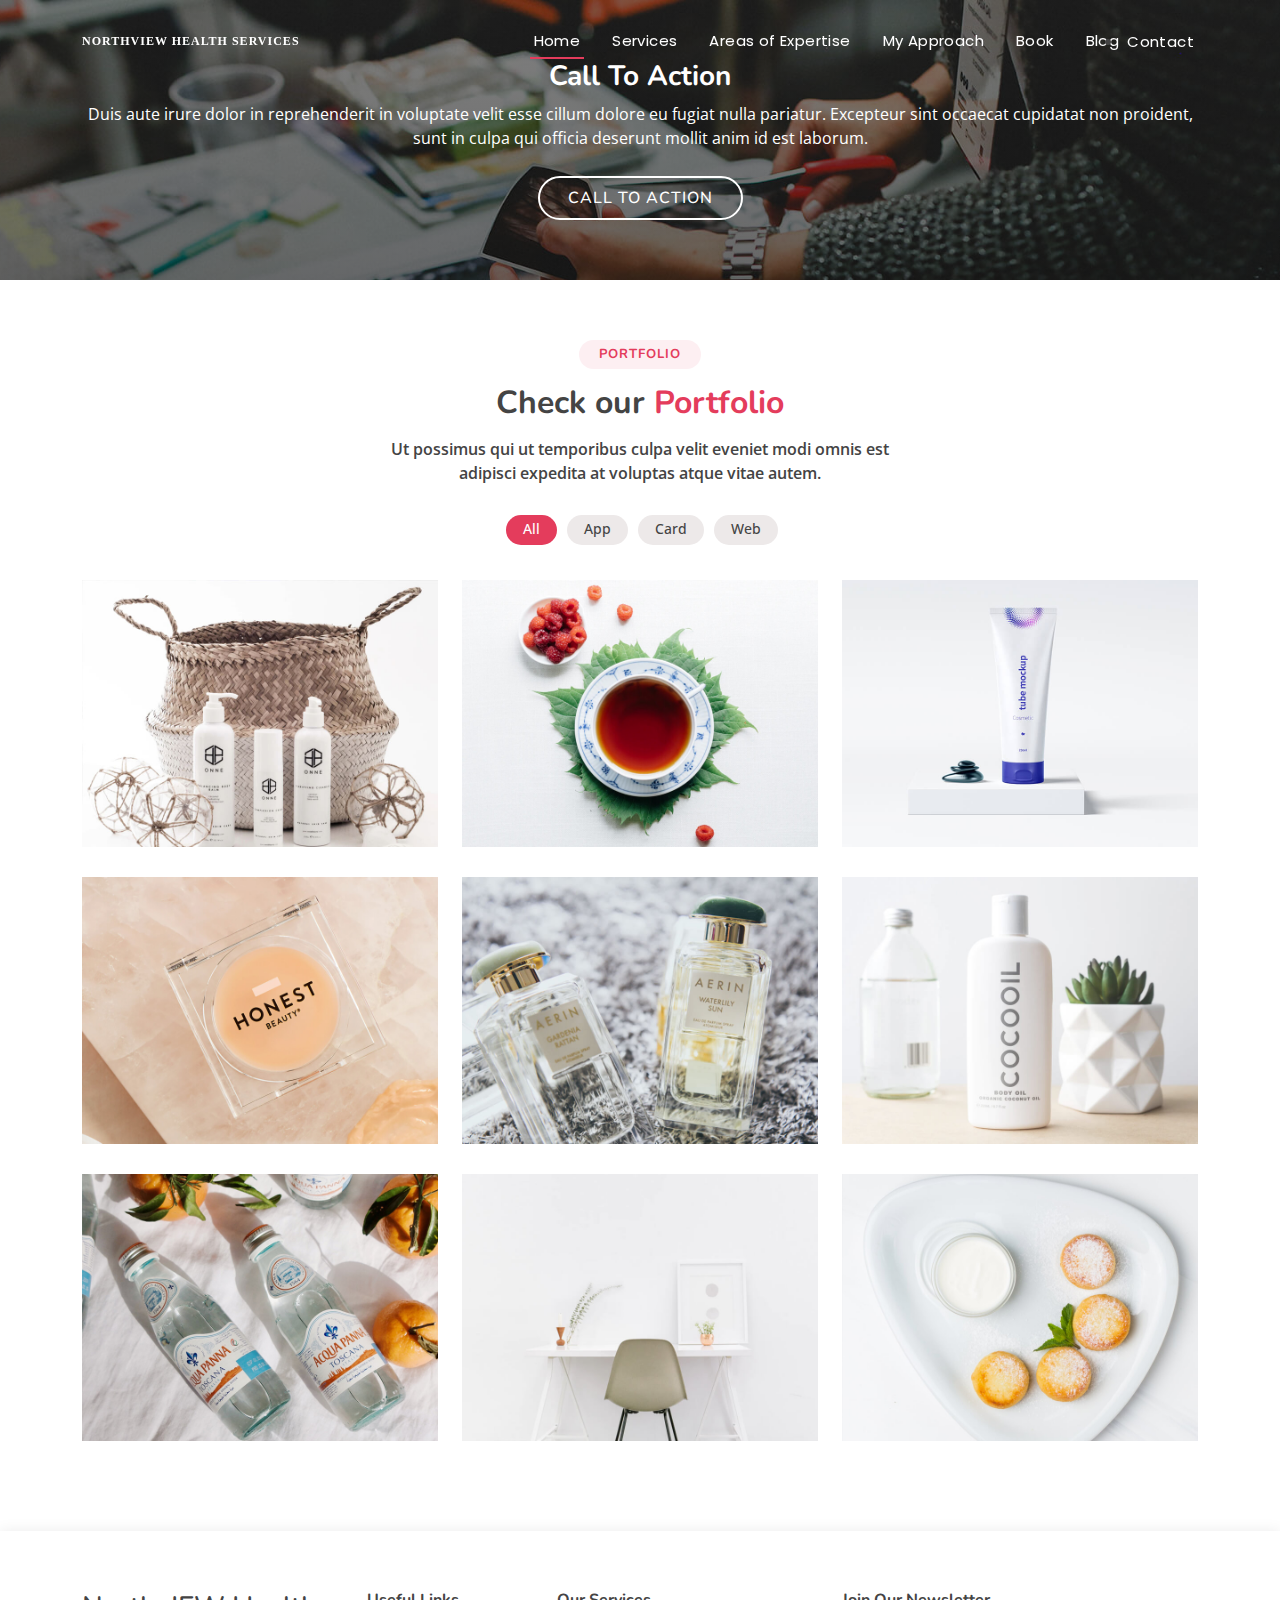
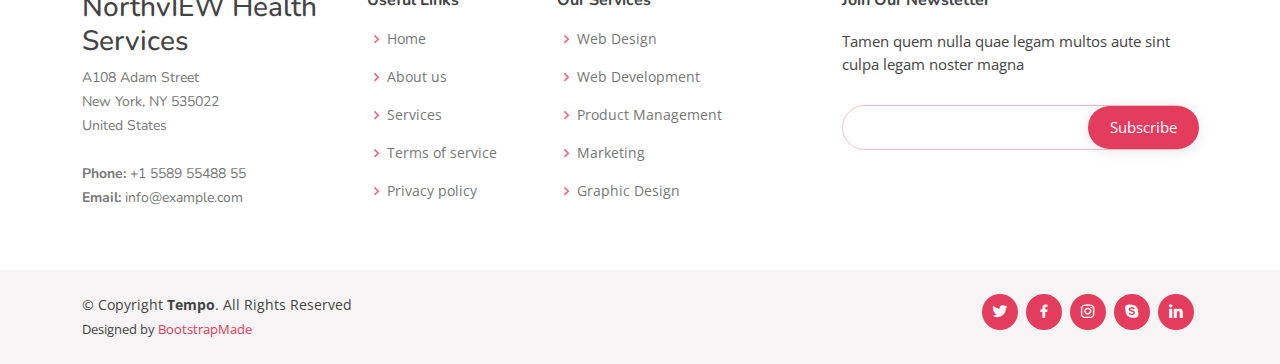
==== Approach.html @ aa739338 "changes and added files" ====
<!DOCTYPE html>
<html lang="en">

<head>
  <meta charset="utf-8">
  <meta content="width=device-width, initial-scale=1.0" name="viewport">

  <title>NorthView Health Services</title>
  <meta content="" name="description">
  <meta content="" name="keywords">

  <!-- Favicons -->
  <link href="assets/img/favicon.png" rel="icon">
  <link href="assets/img/apple-touch-icon.png" rel="apple-touch-icon">

  <!-- Google Fonts -->
  <link href="https://fonts.googleapis.com/css?family=Open+Sans:300,300i,400,400i,600,600i,700,700i|Nunito:300,300i,400,400i,600,600i,700,700i|Poppins:300,300i,400,400i,500,500i,600,600i,700,700i" rel="stylesheet">

  <!-- Vendor CSS Files -->
  <link href="assets/vendor/bootstrap/css/bootstrap.min.css" rel="stylesheet">
  <link href="assets/vendor/bootstrap-icons/bootstrap-icons.css" rel="stylesheet">
  <link href="assets/vendor/boxicons/css/boxicons.min.css" rel="stylesheet">
  <link href="assets/vendor/glightbox/css/glightbox.min.css" rel="stylesheet">
  <link href="assets/vendor/remixicon/remixicon.css" rel="stylesheet">
  <link href="assets/vendor/swiper/swiper-bundle.min.css" rel="stylesheet">

  <!-- Template Main CSS File -->
  <link href="assets/css/style.css" rel="stylesheet">

  <!-- =======================================================
  * Template Name:NorthView
  * Updated: Sep 18 2023 with Bootstrap v5.3.2
  * Template URL: https://bootstrapmade.com/tempo-free-onepage-bootstrap-theme/
  * Author: BootstrapMade.com
  * License: https://bootstrapmade.com/license/
  ======================================================== -->
</head>

<body>

  <!-- ======= Header ======= -->
  <header id="header" class="fixed-top ">
    <div class="container d-flex align-items-center justify-content-between">

      <h1 class="logo"><a href="index.html">NorthView Health Services</a></h1>
      <!-- Uncomment below if you prefer to use an image logo -->
      <!-- <a href="index.html" class="logo"><img src="assets/img/logo.png" alt="" class="img-fluid"></a>-->

      <nav id="navbar" class="navbar">
        <ul>
          <li><a class="nav-link scrollto active" href="#hero">Home</a></li>
          <li><a class="nav-link scrollto" href="services.html">Services</a></li>
          <li><a class="nav-link scrollto" href="#services">Areas of Expertise</a></li>
          <li><a class="nav-link scrollto " href="#portfolio">My Approach</a></li>
          <li><a class="nav-link scrollto" href="#team">Book</a></li>
          <li><a href="blog.html">Blog</a></li>
           </ul>
          </li>
          <li><a class="nav-link scrollto" href="#contact">Contact</a></li>
        </ul>
        <i class="bi bi-list mobile-nav-toggle"></i>
      </nav><!-- .navbar -->

    </div>
  </header><!-- End Header -->

 <!-- ======= Cta Section ======= -->
 <section id="cta" class="cta">
    <div class="container">

      <div class="text-center">
        <h3>Call To Action</h3>
        <p> Duis aute irure dolor in reprehenderit in voluptate velit esse cillum dolore eu fugiat nulla pariatur. Excepteur sint occaecat cupidatat non proident, sunt in culpa qui officia deserunt mollit anim id est laborum.</p>
        <a class="cta-btn" href="#">Call To Action</a>
      </div>

    </div>
  </section><!-- End Cta Section -->

  <!-- ======= Portfolio Section ======= -->
  <section id="portfolio" class="portfolio">
    <div class="container">

      <div class="section-title">
        <h2>Portfolio</h2>
        <h3>Check our <span>Portfolio</span></h3>
        <p>Ut possimus qui ut temporibus culpa velit eveniet modi omnis est adipisci expedita at voluptas atque vitae autem.</p>
      </div>

      <div class="row">
        <div class="col-lg-12 d-flex justify-content-center">
          <ul id="portfolio-flters">
            <li data-filter="*" class="filter-active">All</li>
            <li data-filter=".filter-app">App</li>
            <li data-filter=".filter-card">Card</li>
            <li data-filter=".filter-web">Web</li>
          </ul>
        </div>
      </div>

      <div class="row portfolio-container">

        <div class="col-lg-4 col-md-6 portfolio-item filter-app">
          <img src="assets/img/portfolio/portfolio-1.jpg" class="img-fluid" alt="">
          <div class="portfolio-info">
            <h4>App 1</h4>
            <p>App</p>
            <a href="assets/img/portfolio/portfolio-1.jpg" data-gallery="portfolioGallery" class="portfolio-lightbox preview-link" title="App 1"><i class="bx bx-plus"></i></a>
            <a href="portfolio-details.html" class="details-link" title="More Details"><i class="bx bx-link"></i></a>
          </div>
        </div>

        <div class="col-lg-4 col-md-6 portfolio-item filter-web">
          <img src="assets/img/portfolio/portfolio-2.jpg" class="img-fluid" alt="">
          <div class="portfolio-info">
            <h4>Web 3</h4>
            <p>Web</p>
            <a href="assets/img/portfolio/portfolio-2.jpg" data-gallery="portfolioGallery" class="portfolio-lightbox preview-link" title="Web 3"><i class="bx bx-plus"></i></a>
            <a href="portfolio-details.html" class="details-link" title="More Details"><i class="bx bx-link"></i></a>
          </div>
        </div>

        <div class="col-lg-4 col-md-6 portfolio-item filter-app">
          <img src="assets/img/portfolio/portfolio-3.jpg" class="img-fluid" alt="">
          <div class="portfolio-info">
            <h4>App 2</h4>
            <p>App</p>
            <a href="assets/img/portfolio/portfolio-3.jpg" data-gallery="portfolioGallery" class="portfolio-lightbox preview-link" title="App 2"><i class="bx bx-plus"></i></a>
            <a href="portfolio-details.html" class="details-link" title="More Details"><i class="bx bx-link"></i></a>
          </div>
        </div>

        <div class="col-lg-4 col-md-6 portfolio-item filter-card">
          <img src="assets/img/portfolio/portfolio-4.jpg" class="img-fluid" alt="">
          <div class="portfolio-info">
            <h4>Card 2</h4>
            <p>Card</p>
            <a href="assets/img/portfolio/portfolio-4.jpg" data-gallery="portfolioGallery" class="portfolio-lightbox preview-link" title="Card 2"><i class="bx bx-plus"></i></a>
            <a href="portfolio-details.html" class="details-link" title="More Details"><i class="bx bx-link"></i></a>
          </div>
        </div>

        <div class="col-lg-4 col-md-6 portfolio-item filter-web">
          <img src="assets/img/portfolio/portfolio-5.jpg" class="img-fluid" alt="">
          <div class="portfolio-info">
            <h4>Web 2</h4>
            <p>Web</p>
            <a href="assets/img/portfolio/portfolio-5.jpg" data-gallery="portfolioGallery" class="portfolio-lightbox preview-link" title="Web 2"><i class="bx bx-plus"></i></a>
            <a href="portfolio-details.html" class="details-link" title="More Details"><i class="bx bx-link"></i></a>
          </div>
        </div>

        <div class="col-lg-4 col-md-6 portfolio-item filter-app">
          <img src="assets/img/portfolio/portfolio-6.jpg" class="img-fluid" alt="">
          <div class="portfolio-info">
            <h4>App 3</h4>
            <p>App</p>
            <a href="assets/img/portfolio/portfolio-6.jpg" data-gallery="portfolioGallery" class="portfolio-lightbox preview-link" title="App 3"><i class="bx bx-plus"></i></a>
            <a href="portfolio-details.html" class="details-link" title="More Details"><i class="bx bx-link"></i></a>
          </div>
        </div>

        <div class="col-lg-4 col-md-6 portfolio-item filter-card">
          <img src="assets/img/portfolio/portfolio-7.jpg" class="img-fluid" alt="">
          <div class="portfolio-info">
            <h4>Card 1</h4>
            <p>Card</p>
            <a href="assets/img/portfolio/portfolio-7.jpg" data-gallery="portfolioGallery" class="portfolio-lightbox preview-link" title="Card 1"><i class="bx bx-plus"></i></a>
            <a href="portfolio-details.html" class="details-link" title="More Details"><i class="bx bx-link"></i></a>
          </div>
        </div>

        <div class="col-lg-4 col-md-6 portfolio-item filter-card">
          <img src="assets/img/portfolio/portfolio-8.jpg" class="img-fluid" alt="">
          <div class="portfolio-info">
            <h4>Card 3</h4>
            <p>Card</p>
            <a href="assets/img/portfolio/portfolio-8.jpg" data-gallery="portfolioGallery" class="portfolio-lightbox preview-link" title="Card 3"><i class="bx bx-plus"></i></a>
            <a href="portfolio-details.html" class="details-link" title="More Details"><i class="bx bx-link"></i></a>
          </div>
        </div>

        <div class="col-lg-4 col-md-6 portfolio-item filter-web">
          <img src="assets/img/portfolio/portfolio-9.jpg" class="img-fluid" alt="">
          <div class="portfolio-info">
            <h4>Web 3</h4>
            <p>Web</p>
            <a href="assets/img/portfolio/portfolio-9.jpg" data-gallery="portfolioGallery" class="portfolio-lightbox preview-link" title="Web 3"><i class="bx bx-plus"></i></a>
            <a href="portfolio-details.html" class="details-link" title="More Details"><i class="bx bx-link"></i></a>
          </div>
        </div>

      </div>

    </div>
  </section><!-- End Portfolio Section -->

    

  </main><!-- End #main -->

  <!-- ======= Footer ======= -->
  <footer id="footer">

    <div class="footer-top">
      <div class="container">
        <div class="row">

          <div class="col-lg-3 col-md-6 footer-contact">
            <h3>NorthvIEW Health Services</h3>
            <p>
              A108 Adam Street <br>
              New York, NY 535022<br>
              United States <br><br>
              <strong>Phone:</strong> +1 5589 55488 55<br>
              <strong>Email:</strong> info@example.com<br>
            </p>
          </div>

          <div class="col-lg-2 col-md-6 footer-links">
            <h4>Useful Links</h4>
            <ul>
              <li><i class="bx bx-chevron-right"></i> <a href="#">Home</a></li>
              <li><i class="bx bx-chevron-right"></i> <a href="#">About us</a></li>
              <li><i class="bx bx-chevron-right"></i> <a href="#">Services</a></li>
              <li><i class="bx bx-chevron-right"></i> <a href="#">Terms of service</a></li>
              <li><i class="bx bx-chevron-right"></i> <a href="#">Privacy policy</a></li>
            </ul>
          </div>

          <div class="col-lg-3 col-md-6 footer-links">
            <h4>Our Services</h4>
            <ul>
              <li><i class="bx bx-chevron-right"></i> <a href="#">Web Design</a></li>
              <li><i class="bx bx-chevron-right"></i> <a href="#">Web Development</a></li>
              <li><i class="bx bx-chevron-right"></i> <a href="#">Product Management</a></li>
              <li><i class="bx bx-chevron-right"></i> <a href="#">Marketing</a></li>
              <li><i class="bx bx-chevron-right"></i> <a href="#">Graphic Design</a></li>
            </ul>
          </div>

          <div class="col-lg-4 col-md-6 footer-newsletter">
            <h4>Join Our Newsletter</h4>
            <p>Tamen quem nulla quae legam multos aute sint culpa legam noster magna</p>
            <form action="" method="post">
              <input type="email" name="email"><input type="submit" value="Subscribe">
            </form>
          </div>

        </div>
      </div>
    </div>

    <div class="container d-md-flex py-4">

      <div class="me-md-auto text-center text-md-start">
        <div class="copyright">
          &copy; Copyright <strong><span>Tempo</span></strong>. All Rights Reserved
        </div>
        <div class="credits">
          <!-- All the links in the footer should remain intact. -->
          <!-- You can delete the links only if you purchased the pro version. -->
          <!-- Licensing information: https://bootstrapmade.com/license/ -->
          <!-- Purchase the pro version with working PHP/AJAX contact form: https://bootstrapmade.com/tempo-free-onepage-bootstrap-theme/ -->
          Designed by <a href="https://bootstrapmade.com/">BootstrapMade</a>
        </div>
      </div>
      <div class="social-links text-center text-md-right pt-3 pt-md-0">
        <a href="#" class="twitter"><i class="bx bxl-twitter"></i></a>
        <a href="#" class="facebook"><i class="bx bxl-facebook"></i></a>
        <a href="#" class="instagram"><i class="bx bxl-instagram"></i></a>
        <a href="#" class="google-plus"><i class="bx bxl-skype"></i></a>
        <a href="#" class="linkedin"><i class="bx bxl-linkedin"></i></a>
      </div>
    </div>
  </footer><!-- End Footer -->

  <a href="#" class="back-to-top d-flex align-items-center justify-content-center"><i class="bi bi-arrow-up-short"></i></a>

  <!-- Vendor JS Files -->
  <script src="assets/vendor/bootstrap/js/bootstrap.bundle.min.js"></script>
  <script src="assets/vendor/glightbox/js/glightbox.min.js"></script>
  <script src="assets/vendor/isotope-layout/isotope.pkgd.min.js"></script>
  <script src="assets/vendor/swiper/swiper-bundle.min.js"></script>
  <script src="assets/vendor/php-email-form/validate.js"></script>

  <!-- Template Main JS File -->
  <script src="assets/js/main.js"></script>

</body>

</html>
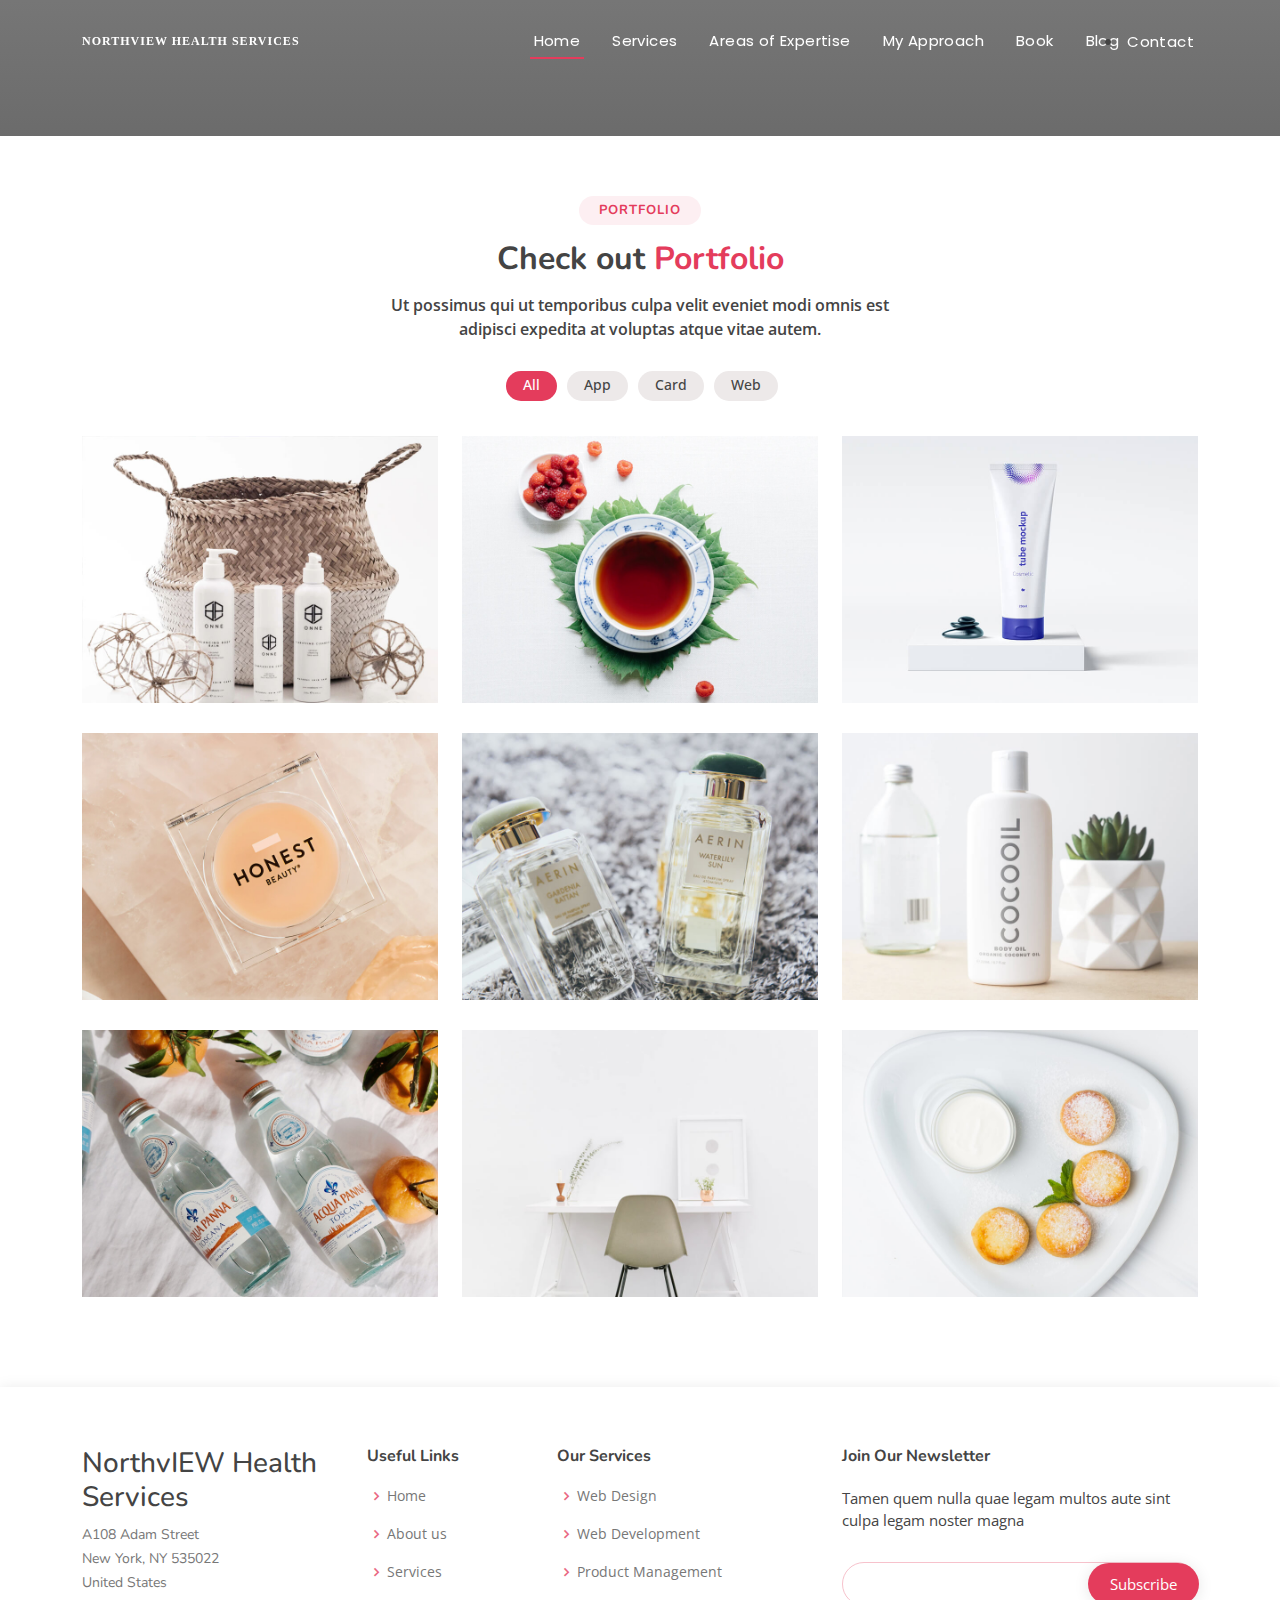
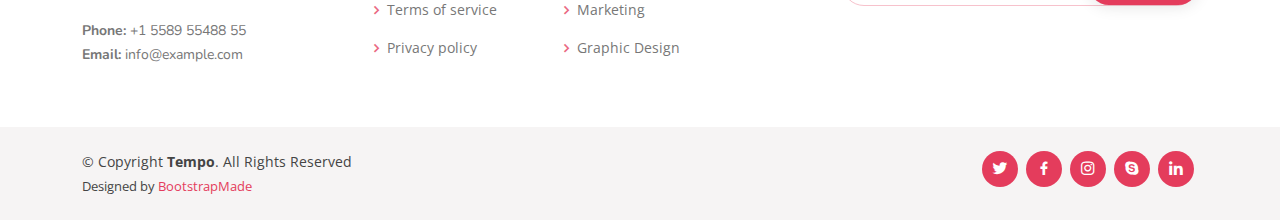
==== commit 30007aa4: "changes pages" ====
--- a/Approach.html
+++ b/Approach.html
@@ -51,7 +51,7 @@
           <li><a class="nav-link scrollto active" href="#hero">Home</a></li>
           <li><a class="nav-link scrollto" href="services.html">Services</a></li>
           <li><a class="nav-link scrollto" href="#services">Areas of Expertise</a></li>
-          <li><a class="nav-link scrollto " href="#portfolio">My Approach</a></li>
+          <li><a class="nav-link scrollto " href="Approach.html">My Approach</a></li>
           <li><a class="nav-link scrollto" href="#team">Book</a></li>
           <li><a href="blog.html">Blog</a></li>
            </ul>
@@ -69,9 +69,9 @@
     <div class="container">
 
       <div class="text-center">
-        <h3>Call To Action</h3>
-        <p> Duis aute irure dolor in reprehenderit in voluptate velit esse cillum dolore eu fugiat nulla pariatur. Excepteur sint occaecat cupidatat non proident, sunt in culpa qui officia deserunt mollit anim id est laborum.</p>
-        <a class="cta-btn" href="#">Call To Action</a>
+        
+        <p> </p>
+        <a class= href="#"></a>
       </div>
 
     </div>
@@ -83,7 +83,7 @@
 
       <div class="section-title">
         <h2>Portfolio</h2>
-        <h3>Check our <span>Portfolio</span></h3>
+        <h3>Check out <span>Portfolio</span></h3>
         <p>Ut possimus qui ut temporibus culpa velit eveniet modi omnis est adipisci expedita at voluptas atque vitae autem.</p>
       </div>
 
--- a/assets/css/style.css
+++ b/assets/css/style.css
@@ -362,7 +362,7 @@
 #hero {
   width: 100%;
   height: 100vh;
-  background: url("../img/hero-bg.jpg") top center;
+  background: url("../img/background1.jpg") top center;
   background-size: cover;
   position: relative;
 }
@@ -392,8 +392,8 @@
 }
 
 #hero h3 {
-  background: rgba(255, 255, 255, 0.1);
-  color: #fff;
+  background: rgb(255, 255, 255);
+  color: #940a0a;
   font-size: 26px;
   padding: 10px 30px;
   margin-bottom: 30px;
@@ -402,17 +402,19 @@
 
 #hero h1 {
   margin: 0 0 10px 0;
-  font-size: 48px;
-  font-weight: 700;
-  line-height: 56px;
-  text-transform: uppercase;
-  color: #fff;
+  font-size: 30px;
+  font-weight: 500;
+  line-height: 45px;
+  text-transform: ;
+  color: #ffffff;
+  font-family:'Times New Roman', Times, serif;
 }
 
 #hero h2 {
   color: #eee;
   margin-bottom: 40px;
   font-size: 24px;
+  font-family: 'Times New Roman', Times, serif;
 }
 
 #hero .btn-get-started {
@@ -478,6 +480,7 @@
 .section-title {
   text-align: center;
   padding-bottom: 30px;
+  margin: auto;
 }
 
 .section-title h2 {
@@ -521,6 +524,12 @@
 .about .content h3 {
   font-weight: 600;
   font-size: 26px;
+}
+.about .content p {
+  color: #eb2121;
+  font-family: Georgia, 'Times New Roman', Times, serif;
+  font-size: 15px;
+
 }
 
 .about .content ul {
@@ -699,15 +708,17 @@
 # Cta
 --------------------------------------------------------------*/
 .cta {
-  background: linear-gradient(rgba(2, 2, 2, 0.5), rgba(0, 0, 0, 0.8)), url("../img/cta-bg.jpg") center center;
+  background: linear-gradient(rgba(2, 2, 2, 0.5), rgba(0, 0, 0, 0.8)), url("../img/background1.jpg") center center;
   background-size: cover;
-  padding: 60px 0;
+  height: 100%;
+  width: 100%;
 }
 
 .cta h3 {
   color: #fff;
   font-size: 28px;
-  font-weight: 700;
+  font-weight: 500;
+  
 }
 
 .cta p {
@@ -741,7 +752,7 @@
 }
 
 /*--------------------------------------------------------------
-# Portfolio
+# Ftfolio
 --------------------------------------------------------------*/
 .portfolio #portfolio-flters {
   padding: 0;
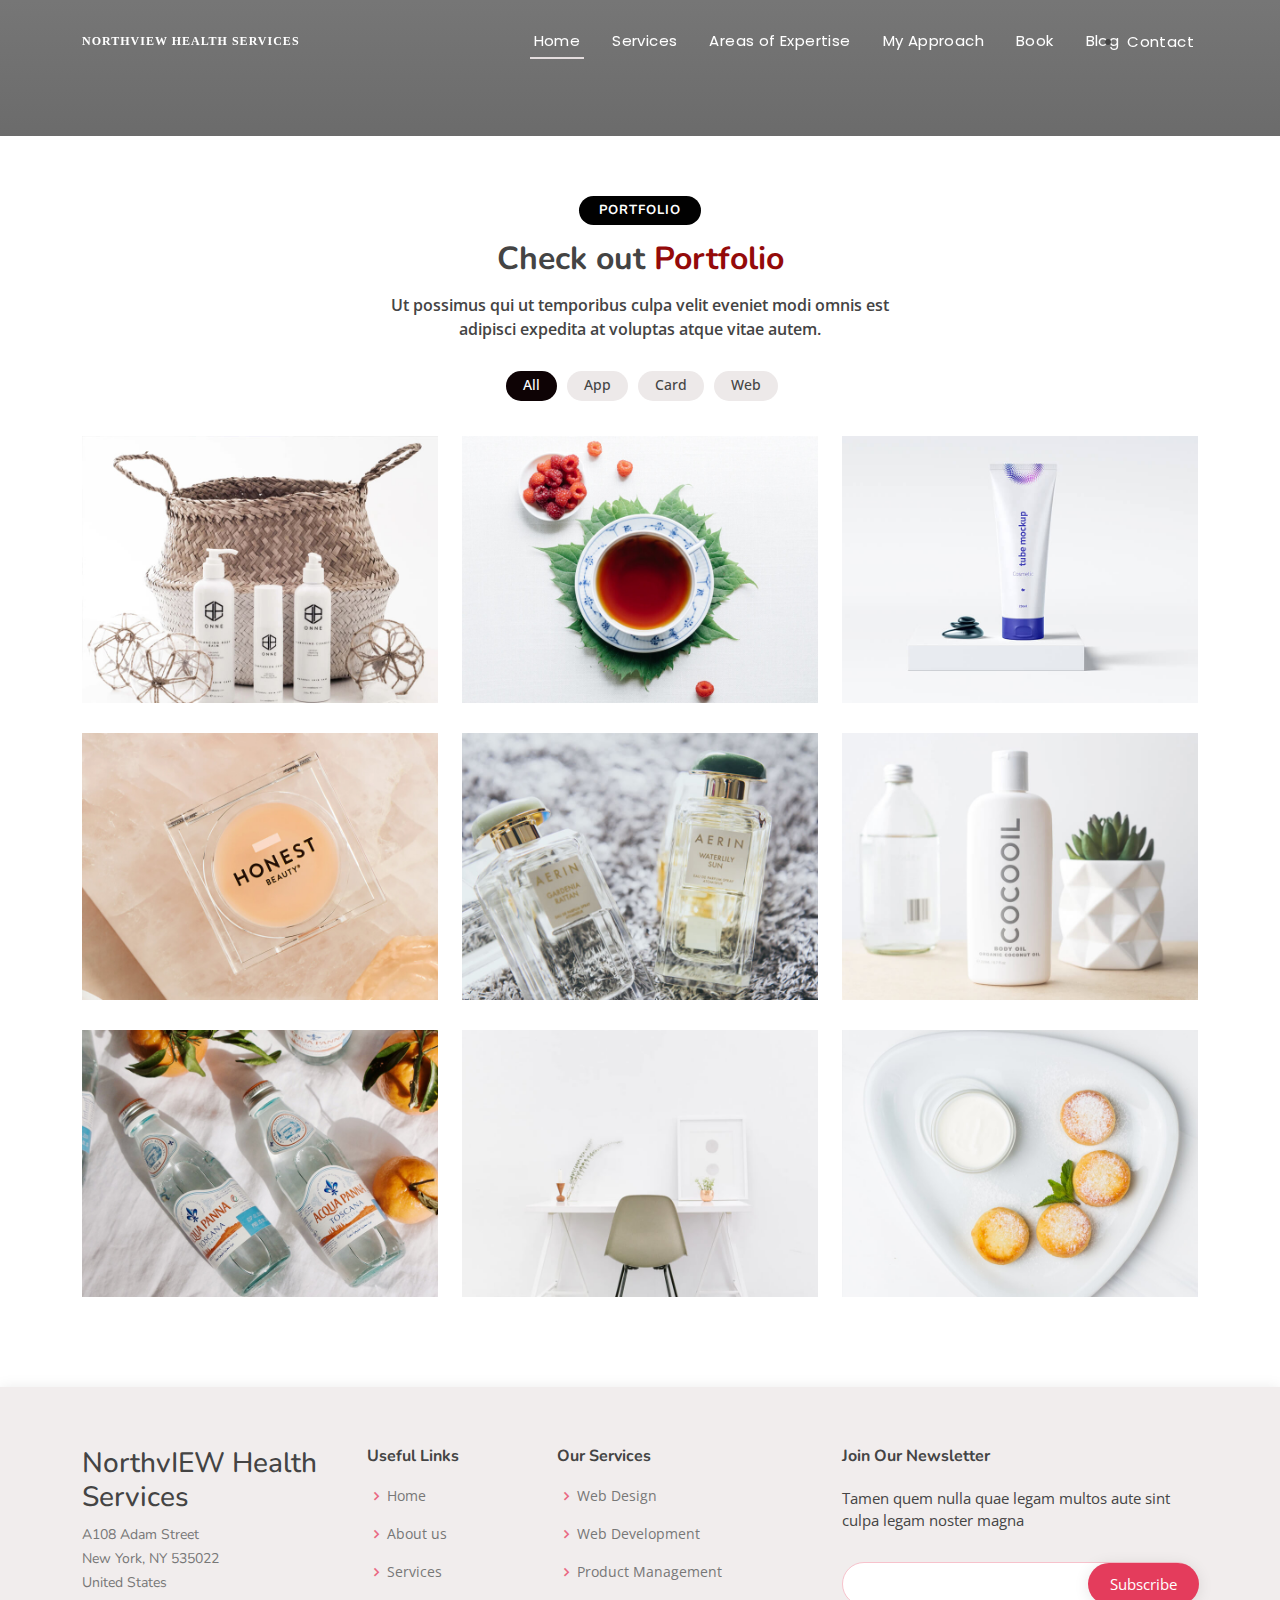
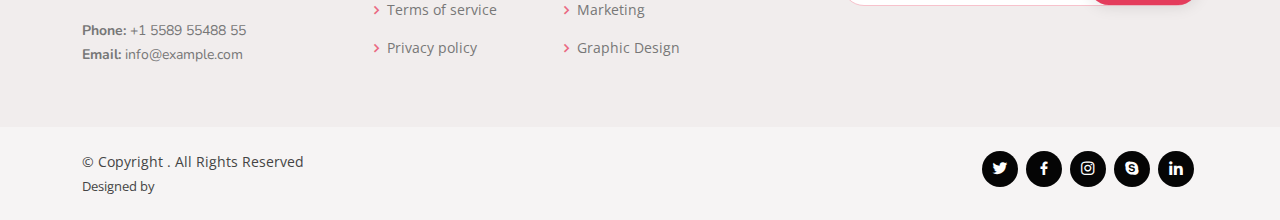
==== commit a80976d1: "changes" ====
--- a/Approach.html
+++ b/Approach.html
@@ -255,14 +255,14 @@
 
       <div class="me-md-auto text-center text-md-start">
         <div class="copyright">
-          &copy; Copyright <strong><span>Tempo</span></strong>. All Rights Reserved
+          &copy; Copyright <strong><span></span></strong>. All Rights Reserved
         </div>
         <div class="credits">
           <!-- All the links in the footer should remain intact. -->
           <!-- You can delete the links only if you purchased the pro version. -->
           <!-- Licensing information: https://bootstrapmade.com/license/ -->
           <!-- Purchase the pro version with working PHP/AJAX contact form: https://bootstrapmade.com/tempo-free-onepage-bootstrap-theme/ -->
-          Designed by <a href="https://bootstrapmade.com/">BootstrapMade</a>
+          Designed by <a href="https://bootstrapmade.com/"></a>
         </div>
       </div>
       <div class="social-links text-center text-md-right pt-3 pt-md-0">
--- a/assets/css/style.css
+++ b/assets/css/style.css
@@ -43,7 +43,7 @@
   right: 15px;
   bottom: 15px;
   z-index: 996;
-  background: #e43c5c;
+  background: #0c0b0b;
   width: 40px;
   height: 40px;
   border-radius: 50px;
@@ -57,7 +57,7 @@
 }
 
 .back-to-top:hover {
-  background: #e9607a;
+  background: #0b0a0a;
   color: #fff;
 }
 
@@ -156,7 +156,7 @@
   height: 2px;
   bottom: -6px;
   left: 0;
-  background-color: #e43c5c;
+  background-color: #e4ddde;
   visibility: hidden;
   transform: scaleX(0);
   transition: all 0.3s ease-in-out 0s;
@@ -432,8 +432,8 @@
 }
 
 #hero .btn-get-started:hover {
-  background: #e43c5c;
-  border: 2px solid #e43c5c;
+  background: #0d0c0c;
+  border: 2px solid #f6f3f3;
 }
 
 @media (min-width: 1024px) {
@@ -490,8 +490,8 @@
   padding: 8px 20px;
   line-height: 1;
   margin: 0;
-  background: #fdeff2;
-  color: #e43c5c;
+  background: #010101;
+  color: #ffffff;
   display: inline-block;
   text-transform: uppercase;
   border-radius: 50px;
@@ -504,7 +504,7 @@
 }
 
 .section-title h3 span {
-  color: #e43c5c;
+  color: #940a0a;
 }
 
 .section-title p {
@@ -521,14 +521,23 @@
 /*--------------------------------------------------------------
 # About
 --------------------------------------------------------------*/
+.about{
+  background-color: #ffffffbb;
+
+}
+.about h2 {
+  color: #ffffff;
+}
 .about .content h3 {
   font-weight: 600;
   font-size: 26px;
 }
 .about .content p {
-  color: #eb2121;
-  font-family: Georgia, 'Times New Roman', Times, serif;
-  font-size: 15px;
+  color: #040201e1;
+  font-family:'Times New Roman', Times, serif;
+  font-size: 20px;
+  position:static;
+  text-align: center;
 
 }
 
@@ -587,11 +596,14 @@
 .services {
   padding-bottom: 30px;
   width: auto;
+  background-color: #f6f1f1;
 }
 .services h2 {
-  color: #18d26e;
-
-
+  color: #ffffff;
+
+}
+.services h3{
+  color: #000c06;
 }
 .services .icon-box {
   padding: 60px 30px;
@@ -618,7 +630,7 @@
 }
 
 .services .icon-box:hover::before {
-  background: #e43c5c;
+  background: #0b0b0be1;
   top: 0;
   border-radius: 0px;
 }
@@ -630,7 +642,7 @@
 .services .icon i {
   font-size: 48px;
   line-height: 1;
-  color: #e43c5c;
+  color: #940a0a;
   transition: all 0.3s ease-in-out;
 }
 
@@ -779,7 +791,7 @@
 .portfolio #portfolio-flters li:hover,
 .portfolio #portfolio-flters li.filter-active {
   color: #fff;
-  background: #e43c5c;
+  background: #0e0305;
 }
 
 .portfolio #portfolio-flters li:last-child {
@@ -805,7 +817,7 @@
   bottom: -50px;
   z-index: 3;
   transition: all ease-in-out 0.3s;
-  background: #e43c5c;
+  background: #e2d9d9;
   padding: 15px 20px;
 }
 
@@ -919,7 +931,7 @@
 --------------------------------------------------------------*/
 .pricing .box {
   padding: 20px;
-  background: #f9f9f9;
+  background: url(../img/Screenshot\ 2023-11-06\ at\ 7.16.42\ PM.png) ;
   text-align: center;
   border-radius: 8px;
   position: relative;
@@ -964,7 +976,9 @@
   line-height: 20px;
   font-size: 14px;
 }
-
+.pricing image{
+  align-items: center;
+}
 .pricing .box ul li {
   padding-bottom: 16px;
 }
@@ -985,7 +999,7 @@
   text-align: center;
 }
 
-.pricing .box .btn-buy {
+.pricing .btn-buy {
   display: inline-block;
   padding: 8px 40px 10px 40px;
   border-radius: 50px;
@@ -1105,17 +1119,36 @@
 # Team
 --------------------------------------------------------------*/
 .team {
-  background: #fff;
+  background: #e8e6e6;
   padding: 60px 0;
 }
 
 .team .member {
   margin-bottom: 20px;
-  overflow: hidden;
+  overflow:auto;
   text-align: center;
-  border-radius: 5px;
-  background: #fff;
+  border-radius: 1px;
+  background: #191717;
   box-shadow: 0px 2px 15px rgba(0, 0, 0, 0.1);
+
+}
+.team h3{
+  color:#000c06;
+}
+
+.team .btn-buy {
+  display: inline-block;
+  padding: 8px 40px 10px 40px;
+  align-items:flex-end;
+  border-radius: 50px;
+  border: 2px solid #960a0a;
+  color: #190106;
+  font-size: 14px;
+  font-weight: 400;
+  font-family: "Nunito", sans-serif;
+  font-weight: 600;
+  transition: 0.3s;
+
 }
 
 .team .member .member-img {
@@ -1167,7 +1200,7 @@
   font-weight: 700;
   margin-bottom: 5px;
   font-size: 18px;
-  color: #493c3e;
+  color: #f4f0f0;
 }
 
 .team .member .member-info span {
@@ -1192,13 +1225,15 @@
 # Contact
 --------------------------------------------------------------*/
 .contact .info {
-  width: 100%;
-  background: #fff;
+  width: 100% auto;
+  height:fit-content;
+  background: #f3f1f1;
+  
 }
 
 .contact .info i {
   font-size: 20px;
-  color: #e43c5c;
+  color: #060404;
   float: left;
   width: 44px;
   height: 44px;
@@ -1212,19 +1247,27 @@
 
 .contact .info h4 {
   padding: 0 0 0 60px;
-  font-size: 22px;
+  font-size: 25px;
   font-weight: 600;
   margin-bottom: 5px;
   color: #493c3e;
 }
+.contact h3{
+  color: #050505;
+}
+.contact h3 span{
+  color: #940a0a;
+}
 
 .contact .info p {
   padding: 0 0 0 60px;
   margin-bottom: 0;
-  font-size: 14px;
+  font-size: 15px;
   color: #816a6e;
 }
-
+.contact .social-links{
+  color: #000c06;
+}
 .contact .info .email,
 .contact .info .phone {
   margin-top: 40px;
@@ -1233,10 +1276,29 @@
 .contact .info .email:hover i,
 .contact .info .address:hover i,
 .contact .info .phone:hover i {
-  background: #e43c5c;
-  color: #fff;
-}
-
+  background: #070506;
+  color: #fff;
+}
+.contact .social-links a {
+  font-size: 10px;
+  display: inline-block;
+  background: #050505;
+  color: #fff;
+  line-height: 1;
+  padding: 8px 0;
+  margin-right: 4px;
+  border-radius: 50%;
+  text-align: center;
+  width: 25px;
+  height: 25px;
+  transition: 0.3s;
+}
+
+.contact .social-links a:hover {
+  background: #f4eded;
+  color: #fff;
+  text-decoration: none;
+}
 .contact .php-email-form {
   width: 100%;
   background: #fff;
@@ -1307,8 +1369,8 @@
   padding: 10px 12px;
 }
 
-.contact .php-email-form button[type=submit] {
-  background: #e43c5c;
+.contact button {
+  background: #4c373b;
   border: 0;
   padding: 10px 28px;
   color: #fff;
@@ -1316,8 +1378,8 @@
   border-radius: 50px;
 }
 
-.contact .php-email-form button[type=submit]:hover {
-  background: #d01d3f;
+.contact button:hover {
+  background: #0d0d0d;
 }
 
 @keyframes animate-loading {
@@ -1335,7 +1397,7 @@
 --------------------------------------------------------------*/
 .breadcrumbs {
   padding: 15px 0;
-  background: #f6f4f4;
+  background-color: #f0c3c9; 
   margin-top: 67px;
 }
 
@@ -1375,9 +1437,15 @@
 --------------------------------------------------------------*/
 .blog {
   padding: 40px 0 20px 0;
-}
+  background-color: #f6f1f1;
+}
+ .blog h2 {
+  
+ }
+
 
 .blog .entry {
+  background-color: #f7f4f4;
   padding: 30px;
   margin-bottom: 60px;
   box-shadow: 0 4px 16px rgba(0, 0, 0, 0.1);
@@ -1387,6 +1455,7 @@
   max-height: 440px;
   margin: -30px -30px 20px -30px;
   overflow: hidden;
+
 }
 
 .blog .entry .entry-title {
@@ -1437,6 +1506,7 @@
 }
 
 .blog .entry .entry-content p {
+  color: #010101;
   line-height: 24px;
 }
 
@@ -1506,12 +1576,12 @@
 }
 
 .blog .entry .entry-footer a {
-  color: #57484a;
+  color: #080607;
   transition: 0.3s;
 }
 
 .blog .entry .entry-footer a:hover {
-  color: #e43c5c;
+  color: #070907;
 }
 
 .blog .entry .entry-footer .cats {
@@ -1561,6 +1631,7 @@
 }
 
 .blog .blog-author img {
+  
   width: 120px;
   margin-right: 20px;
 }
@@ -1619,8 +1690,8 @@
   transition: 0.3s;
 }
 
-.blog .blog-comments .comment h5 a:hover {
-  color: #e43c5c;
+.blog .blog-comments .comment h2 a:hover {
+  color: #3c9ee4;
 }
 
 .blog .blog-comments .comment h5 .reply {
@@ -1666,7 +1737,7 @@
 
 .blog .blog-comments .reply-form input:focus {
   box-shadow: none;
-  border-color: #f096a7;
+  border-color: #120104;
 }
 
 .blog .blog-comments .reply-form textarea {
@@ -1677,7 +1748,7 @@
 
 .blog .blog-comments .reply-form textarea:focus {
   box-shadow: none;
-  border-color: #f096a7;
+  border-color: #bc1836;
 }
 
 .blog .blog-comments .reply-form .form-group {
@@ -1721,7 +1792,7 @@
 
 .blog .blog-pagination li.active,
 .blog .blog-pagination li:hover {
-  background: #e43c5c;
+  background: #0b0305;
 }
 
 .blog .blog-pagination li.active a,
@@ -1772,7 +1843,7 @@
   font-size: 16px;
   padding: 0 15px;
   margin: -1px;
-  background: #e43c5c;
+  background: #100406;
   color: #fff;
   transition: 0.3s;
   border-radius: 0 4px 4px 0;
@@ -1784,7 +1855,7 @@
 }
 
 .blog .sidebar .search-form form button:hover {
-  background: #e64e6b;
+  background: #10090b;
 }
 
 .blog .sidebar .categories ul {
@@ -1802,7 +1873,7 @@
 }
 
 .blog .sidebar .categories ul a:hover {
-  color: #e43c5c;
+  color: #0e0103;
 }
 
 .blog .sidebar .categories ul a span {
@@ -1868,7 +1939,7 @@
 
 .blog .sidebar .tags ul a:hover {
   color: #fff;
-  border: 1px solid #e43c5c;
+  border: 1px solid #060303;
   background: #e43c5c;
 }
 
@@ -1890,7 +1961,7 @@
 
 #footer .footer-top {
   padding: 60px 0 30px 0;
-  background: #fff;
+  background: rgba(238, 233, 233, 0.631)
 }
 
 #footer .footer-top .footer-contact {
@@ -2017,7 +2088,7 @@
 #footer .social-links a {
   font-size: 18px;
   display: inline-block;
-  background: #e43c5c;
+  background: #050505;
   color: #fff;
   line-height: 1;
   padding: 8px 0;
@@ -2030,7 +2101,7 @@
 }
 
 #footer .social-links a:hover {
-  background: #d01d3f;
+  background: #f4eded;
   color: #fff;
   text-decoration: none;
 }